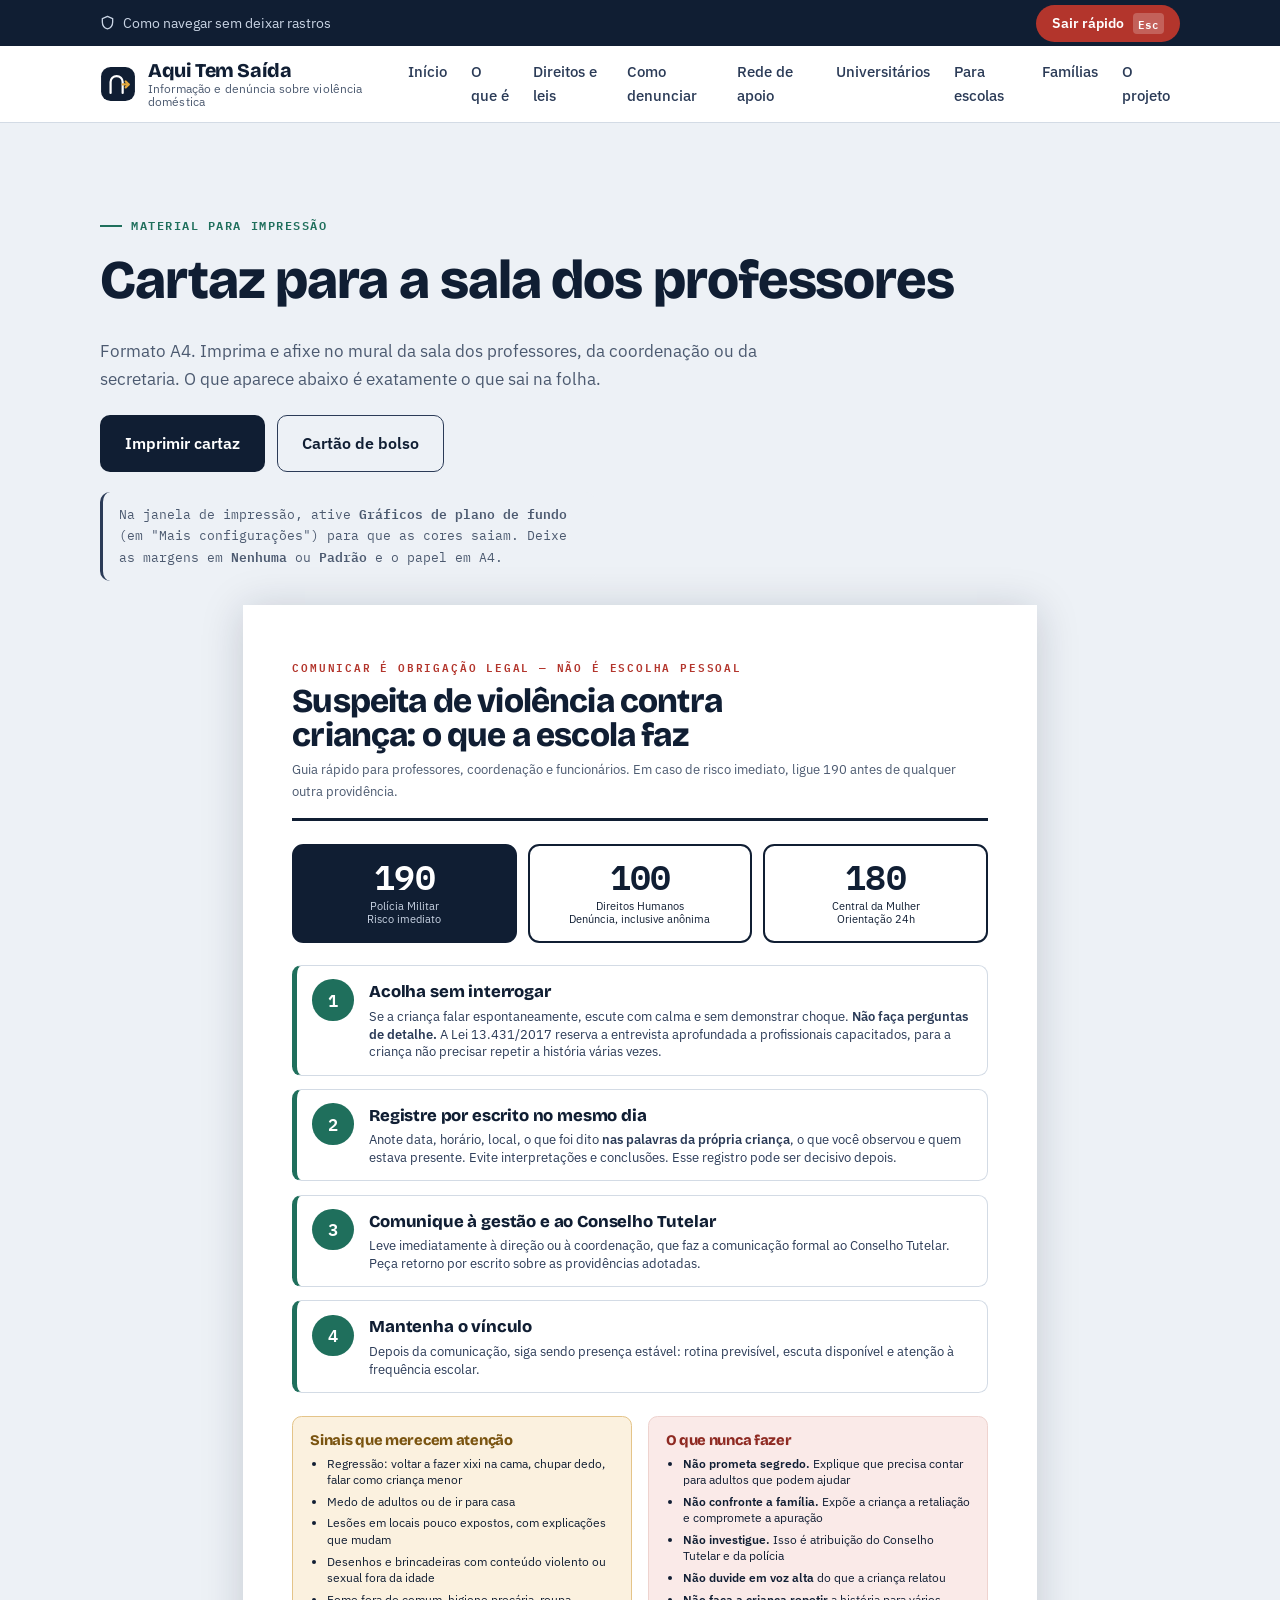
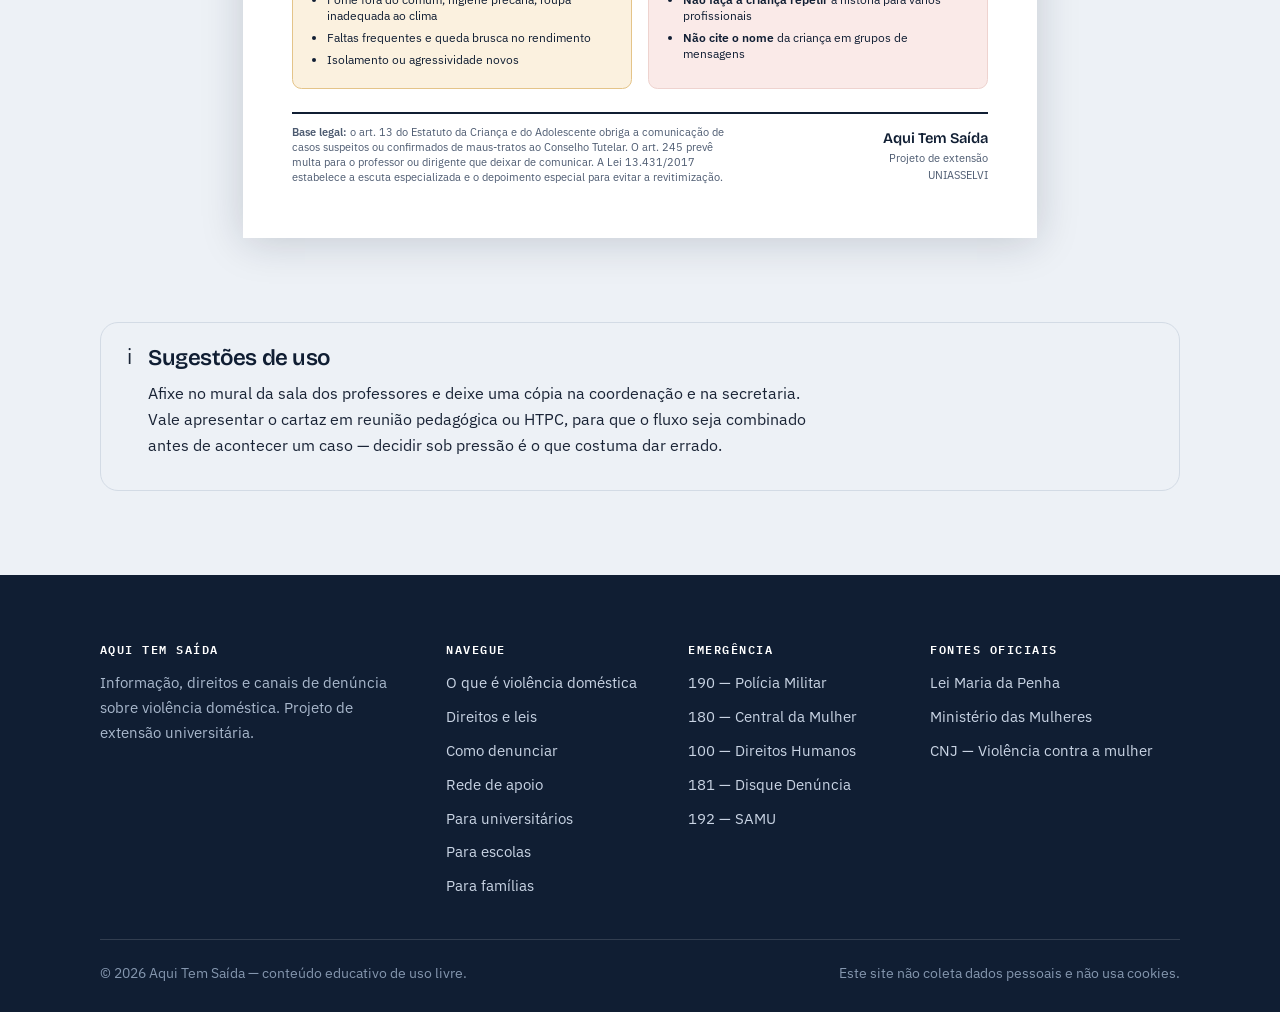
==== cartaz.html @ deeba337 "Adiciona páginas de universitários, famílias e cartaz" ====
<!DOCTYPE html>
<html lang="pt-BR">
<head>
<meta charset="UTF-8">
<meta name="viewport" content="width=device-width, initial-scale=1">
<title>Cartaz para impressão — Aqui Tem Saída</title>
<meta name="description" content="Cartaz A4 para a sala dos professores: sinais de violência contra crianças, fluxo de comunicação ao Conselho Tutelar e telefones de emergência.">
<meta name="theme-color" content="#101E33">
<link rel="preconnect" href="https://fonts.googleapis.com">
<link rel="preconnect" href="https://fonts.gstatic.com" crossorigin>
<link href="https://fonts.googleapis.com/css2?family=Bricolage+Grotesque:opsz,wght@12..96,600;12..96,700;12..96,800&family=IBM+Plex+Mono:wght@400;600&family=IBM+Plex+Sans:wght@400;500;600;700&display=swap" rel="stylesheet">
<link rel="stylesheet" href="assets/css/estilo.css">

<style>
/* ---------- Cartaz A4 ---------- */
.cartaz {
  width: 210mm;
  min-height: 297mm;
  margin: 0 auto;
  background: #fff;
  color: #101E33;
  padding: 14mm 13mm;
  box-shadow: 0 4px 40px rgba(16,30,51,.18);
  display: flex;
  flex-direction: column;
  gap: 6mm;
}

.cartaz__topo {
  border-bottom: 3px solid #101E33;
  padding-bottom: 4mm;
}
.cartaz__eyebrow {
  font-family: var(--mono); font-size: 8.5pt; font-weight: 600;
  letter-spacing: .16em; text-transform: uppercase; color: #B3352C;
  margin: 0 0 2mm;
}
.cartaz h1 {
  font-size: 25pt; line-height: 1.02; margin: 0 0 2mm; letter-spacing: -.025em;
}
.cartaz__sub { font-size: 10pt; color: #4C5A70; margin: 0; max-width: none; }

/* Faixa de telefones */
.cartaz__fones {
  display: grid; grid-template-columns: repeat(3, 1fr); gap: 3mm;
}
.fone {
  border: 2px solid #101E33; border-radius: 3mm;
  padding: 3.5mm 4mm; text-align: center;
}
.fone--urgente { background: #101E33; color: #fff; }
.fone strong {
  display: block; font-family: var(--mono); font-size: 26pt;
  font-weight: 600; line-height: 1; letter-spacing: -.02em;
}
.fone span { display: block; font-size: 8pt; line-height: 1.3; margin-top: 1.5mm; }
.fone--urgente span { color: #C9D4E4; }

/* Blocos do fluxo */
.cartaz__fluxo { display: grid; gap: 3.5mm; }
.etapa {
  display: grid; grid-template-columns: 11mm 1fr; gap: 4mm; align-items: start;
  border: 1.5px solid #D3DBE5; border-left: 5px solid #1F6F5C;
  border-radius: 2.5mm; padding: 3.5mm 4mm;
}
.etapa__num {
  width: 11mm; height: 11mm; border-radius: 50%;
  background: #1F6F5C; color: #fff;
  font-family: var(--mono); font-size: 13pt; font-weight: 600;
  display: grid; place-items: center;
}
.etapa h2 { font-size: 12.5pt; margin: 1mm 0 1.5mm; letter-spacing: -.01em; }
.etapa p { font-size: 9.5pt; line-height: 1.42; margin: 0; color: #2B3B57; max-width: none; }

/* Colunas observar / não fazer */
.cartaz__duplo { display: grid; grid-template-columns: 1fr 1fr; gap: 4mm; }
.caixa { border-radius: 2.5mm; padding: 4mm 4.5mm; }
.caixa--observar { background: #FBF1DF; border: 1.5px solid #E4C489; }
.caixa--evitar { background: #FAEAE8; border: 1.5px solid #EED3CF; }
.caixa h2 { font-size: 11pt; margin: 0 0 2mm; }
.caixa--observar h2 { color: #7A5410; }
.caixa--evitar h2 { color: #8E2A22; }
.caixa ul { margin: 0; padding-left: 4.5mm; }
.caixa li { font-size: 8.8pt; line-height: 1.4; margin-bottom: 1.4mm; }

/* Rodapé do cartaz */
.cartaz__base {
  margin-top: auto; border-top: 2px solid #101E33; padding-top: 3mm;
  display: flex; justify-content: space-between; align-items: flex-end; gap: 4mm;
}
.cartaz__lei { font-size: 8pt; line-height: 1.4; color: #4C5A70; max-width: 118mm; margin: 0; }
.cartaz__marca { text-align: right; font-size: 8pt; color: #4C5A70; }
.cartaz__marca strong { display: block; font-family: var(--display); font-size: 11pt; color: #101E33; }

/* Visualização em tela pequena */
@media (max-width: 900px) {
  .cartaz { width: 100%; min-height: 0; padding: 22px 18px; box-shadow: none; }
  .cartaz h1 { font-size: 1.6rem; }
  .fone strong { font-size: 1.7rem; }
  .cartaz__duplo { grid-template-columns: 1fr; }
}

/* ---------- Impressão ---------- */
@page { size: A4 portrait; margin: 0; }

@media print {
  body { background: #fff !important; padding: 0 !important; }
  .barra-seguranca, .cabecalho, .rodape, .emergencia-movel,
  .secao--tela, .pular { display: none !important; }
  .cartaz {
    width: 210mm; min-height: 297mm; margin: 0;
    box-shadow: none; page-break-after: avoid;
  }
  .fone--urgente { background: #101E33 !important; -webkit-print-color-adjust: exact; print-color-adjust: exact; }
  .etapa__num { background: #1F6F5C !important; -webkit-print-color-adjust: exact; print-color-adjust: exact; }
  .caixa--observar, .caixa--evitar { -webkit-print-color-adjust: exact; print-color-adjust: exact; }
}
</style>
</head>
<body>

<a class="pular" href="#conteudo">Pular para o conteúdo</a>

<div class="barra-seguranca">
  <div class="envoltorio barra-seguranca__interno">
    <a class="barra-seguranca__dica" href="denunciar.html#navegacao-segura">
      <svg width="15" height="15" viewBox="0 0 16 16" fill="none" aria-hidden="true"><path d="M8 1.5 2.5 3.8v3.6c0 3.4 2.3 6.5 5.5 7.3 3.2-.8 5.5-3.9 5.5-7.3V3.8L8 1.5Z" stroke="currentColor" stroke-width="1.4" stroke-linejoin="round"/></svg>
      Como navegar sem deixar rastros
    </a>
    <button class="saida-rapida" type="button" data-saida-rapida>Sair rápido <span class="saida-rapida__atalho">Esc</span></button>
  </div>
</div>

<header class="cabecalho">
  <div class="envoltorio cabecalho__interno">
    <a class="marca" href="index.html">
      <svg class="marca__simbolo" width="36" height="36" viewBox="0 0 34 34" fill="none" aria-hidden="true">
        <rect x="1" y="1" width="32" height="32" rx="9" fill="#101E33"/>
        <path d="M10 25.5V15.2A5.7 5.7 0 0 1 15.7 9.5 5.7 5.7 0 0 1 21.4 15.2v10.3" stroke="#fff" stroke-width="2.1" stroke-linecap="round"/>
        <path d="M21.5 17.4h5.4" stroke="#E4A93C" stroke-width="2.1" stroke-linecap="round"/>
        <path d="m24.3 14.6 2.8 2.8-2.8 2.8" stroke="#E4A93C" stroke-width="2.1" stroke-linecap="round" stroke-linejoin="round"/>
      </svg>
      <span class="marca__texto"><span>Aqui Tem Saída</span><small>Informação e denúncia sobre violência doméstica</small></span>
    </a>
    <button class="menu-botao" type="button" data-menu-botao aria-expanded="false" aria-controls="navegacao">
      <svg width="17" height="17" viewBox="0 0 18 18" fill="none" aria-hidden="true"><path d="M2 4.5h14M2 9h14M2 13.5h14" stroke="currentColor" stroke-width="1.8" stroke-linecap="round"/></svg> Menu
    </button>
    <nav class="navegacao" id="navegacao" data-navegacao aria-label="Navegação principal">
      <ul>
        <li><a href="index.html">Início</a></li>
        <li><a href="o-que-e.html">O que é</a></li>
        <li><a href="direitos.html">Direitos e leis</a></li>
        <li><a href="denunciar.html">Como denunciar</a></li>
        <li><a href="rede-de-apoio.html">Rede de apoio</a></li>
        <li><a href="universidade.html">Universitários</a></li>
        <li><a href="escolas.html">Para escolas</a></li>
        <li><a href="familias.html">Famílias</a></li>
        <li><a href="sobre.html">O projeto</a></li>
      </ul>
    </nav>
  </div>
</header>

<main id="conteudo">

  <section class="secao secao--tela" style="padding-bottom:24px">
    <div class="envoltorio">
      <span class="rotulo">Material para impressão</span>
      <h1>Cartaz para a sala dos professores</h1>
      <p style="color:var(--noite-suave);font-size:1.05rem">
        Formato A4. Imprima e afixe no mural da sala dos professores, da coordenação ou da secretaria.
        O que aparece abaixo é exatamente o que sai na folha.
      </p>
      <div class="grupo-botoes" style="margin-top:22px">
        <button class="botao botao--principal" type="button" data-imprimir>Imprimir cartaz</button>
        <a class="botao botao--contorno" href="denunciar.html#cartao">Cartão de bolso</a>
      </div>
      <p class="base-legal" style="margin-top:20px;max-width:62ch">
        Na janela de impressão, ative <strong>Gráficos de plano de fundo</strong> (em "Mais configurações") para que
        as cores saiam. Deixe as margens em <strong>Nenhuma</strong> ou <strong>Padrão</strong> e o papel em A4.
      </p>
    </div>
  </section>

  <!-- ===== CARTAZ ===== -->
  <div class="cartaz">

    <div class="cartaz__topo">
      <p class="cartaz__eyebrow">Comunicar é obrigação legal — não é escolha pessoal</p>
      <h1>Suspeita de violência contra criança: o que a escola faz</h1>
      <p class="cartaz__sub">Guia rápido para professores, coordenação e funcionários. Em caso de risco imediato, ligue 190 antes de qualquer outra providência.</p>
    </div>

    <div class="cartaz__fones">
      <div class="fone fone--urgente">
        <strong>190</strong>
        <span>Polícia Militar<br>Risco imediato</span>
      </div>
      <div class="fone">
        <strong>100</strong>
        <span>Direitos Humanos<br>Denúncia, inclusive anônima</span>
      </div>
      <div class="fone">
        <strong>180</strong>
        <span>Central da Mulher<br>Orientação 24h</span>
      </div>
    </div>

    <div class="cartaz__fluxo">
      <div class="etapa">
        <span class="etapa__num">1</span>
        <div>
          <h2>Acolha sem interrogar</h2>
          <p>Se a criança falar espontaneamente, escute com calma e sem demonstrar choque. <strong>Não faça perguntas de detalhe.</strong> A Lei 13.431/2017 reserva a entrevista aprofundada a profissionais capacitados, para a criança não precisar repetir a história várias vezes.</p>
        </div>
      </div>
      <div class="etapa">
        <span class="etapa__num">2</span>
        <div>
          <h2>Registre por escrito no mesmo dia</h2>
          <p>Anote data, horário, local, o que foi dito <strong>nas palavras da própria criança</strong>, o que você observou e quem estava presente. Evite interpretações e conclusões. Esse registro pode ser decisivo depois.</p>
        </div>
      </div>
      <div class="etapa">
        <span class="etapa__num">3</span>
        <div>
          <h2>Comunique à gestão e ao Conselho Tutelar</h2>
          <p>Leve imediatamente à direção ou à coordenação, que faz a comunicação formal ao Conselho Tutelar. Peça retorno por escrito sobre as providências adotadas.</p>
        </div>
      </div>
      <div class="etapa">
        <span class="etapa__num">4</span>
        <div>
          <h2>Mantenha o vínculo</h2>
          <p>Depois da comunicação, siga sendo presença estável: rotina previsível, escuta disponível e atenção à frequência escolar.</p>
        </div>
      </div>
    </div>

    <div class="cartaz__duplo">
      <div class="caixa caixa--observar">
        <h2>Sinais que merecem atenção</h2>
        <ul>
          <li>Regressão: voltar a fazer xixi na cama, chupar dedo, falar como criança menor</li>
          <li>Medo de adultos ou de ir para casa</li>
          <li>Lesões em locais pouco expostos, com explicações que mudam</li>
          <li>Desenhos e brincadeiras com conteúdo violento ou sexual fora da idade</li>
          <li>Fome fora do comum, higiene precária, roupa inadequada ao clima</li>
          <li>Faltas frequentes e queda brusca no rendimento</li>
          <li>Isolamento ou agressividade novos</li>
        </ul>
      </div>
      <div class="caixa caixa--evitar">
        <h2>O que nunca fazer</h2>
        <ul>
          <li><strong>Não prometa segredo.</strong> Explique que precisa contar para adultos que podem ajudar</li>
          <li><strong>Não confronte a família.</strong> Expõe a criança a retaliação e compromete a apuração</li>
          <li><strong>Não investigue.</strong> Isso é atribuição do Conselho Tutelar e da polícia</li>
          <li><strong>Não duvide em voz alta</strong> do que a criança relatou</li>
          <li><strong>Não faça a criança repetir</strong> a história para vários profissionais</li>
          <li><strong>Não cite o nome</strong> da criança em grupos de mensagens</li>
        </ul>
      </div>
    </div>

    <div class="cartaz__base">
      <p class="cartaz__lei">
        <strong>Base legal:</strong> o art. 13 do Estatuto da Criança e do Adolescente obriga a comunicação de casos suspeitos
        ou confirmados de maus-tratos ao Conselho Tutelar. O art. 245 prevê multa para o professor ou dirigente
        que deixar de comunicar. A Lei 13.431/2017 estabelece a escuta especializada e o depoimento especial
        para evitar a revitimização.
      </p>
      <div class="cartaz__marca">
        <strong>Aqui Tem Saída</strong>
        Projeto de extensão<br>UNIASSELVI
      </div>
    </div>

  </div>

  <section class="secao secao--tela">
    <div class="envoltorio">
      <div class="aviso aviso--neutro">
        <span class="aviso__icone" aria-hidden="true">i</span>
        <div>
          <h3>Sugestões de uso</h3>
          <p>Afixe no mural da sala dos professores e deixe uma cópia na coordenação e na secretaria. Vale apresentar o cartaz em reunião pedagógica ou HTPC, para que o fluxo seja combinado antes de acontecer um caso — decidir sob pressão é o que costuma dar errado.</p>
        </div>
      </div>
    </div>
  </section>

</main>

<footer class="rodape">
  <div class="envoltorio">
    <div class="rodape__grade">
      <div>
        <h4>Aqui Tem Saída</h4>
        <p style="color:#A9B8CC">Informação, direitos e canais de denúncia sobre violência doméstica. Projeto de extensão universitária.</p>
      </div>
      <div>
        <h4>Navegue</h4>
        <ul>
          <li><a href="o-que-e.html">O que é violência doméstica</a></li>
          <li><a href="direitos.html">Direitos e leis</a></li>
          <li><a href="denunciar.html">Como denunciar</a></li>
          <li><a href="rede-de-apoio.html">Rede de apoio</a></li>
          <li><a href="universidade.html">Para universitários</a></li>
          <li><a href="escolas.html">Para escolas</a></li>
          <li><a href="familias.html">Para famílias</a></li>
        </ul>
      </div>
      <div>
        <h4>Emergência</h4>
        <ul>
          <li><a href="tel:190">190 — Polícia Militar</a></li>
          <li><a href="tel:180">180 — Central da Mulher</a></li>
          <li><a href="tel:100">100 — Direitos Humanos</a></li>
          <li><a href="tel:181">181 — Disque Denúncia</a></li>
          <li><a href="tel:192">192 — SAMU</a></li>
        </ul>
      </div>
      <div>
        <h4>Fontes oficiais</h4>
        <ul>
          <li><a href="https://www.planalto.gov.br/ccivil_03/_ato2004-2006/2006/lei/l11340.htm" rel="noopener">Lei Maria da Penha</a></li>
          <li><a href="https://www.gov.br/mulheres/pt-br" rel="noopener">Ministério das Mulheres</a></li>
          <li><a href="https://www.cnj.jus.br/programas-e-acoes/violencia-contra-a-mulher/" rel="noopener">CNJ — Violência contra a mulher</a></li>
        </ul>
      </div>
    </div>
    <div class="rodape__base">
      <span>© <span data-ano>2026</span> Aqui Tem Saída — conteúdo educativo de uso livre.</span>
      <span>Este site não coleta dados pessoais e não usa cookies.</span>
    </div>
  </div>
</footer>

<div class="emergencia-movel">
  <a class="urgente" href="tel:190"><strong>190</strong><span>Emergência</span></a>
  <a href="tel:180"><strong>180</strong><span>Central da Mulher</span></a>
</div>

<script src="assets/js/principal.js"></script>
</body>
</html>
---- assets/css/estilo.css ----
/* =========================================================
   Aqui Tem Saída — folha de estilos principal
   Projeto de extensão | Formação Pedagógica em Informática
   ========================================================= */

/* ---------- 1. Tokens ---------- */
:root {
  /* Cores */
  --noite:          #101E33;
  --noite-medio:    #2B3B57;
  --noite-suave:    #4C5A70;
  --brisa:          #EDF1F6;
  --branco:         #FFFFFF;
  --linha:          #D3DBE5;
  --acolhida:       #1F6F5C;
  --acolhida-clara: #E2EFEB;
  --alerta:         #B3352C;
  --alerta-clara:   #FAEAE8;
  --areia:          #E4A93C;
  --areia-clara:    #FBF1DF;
  --texto:          #1A2436;

  /* Tipografia */
  --display: "Bricolage Grotesque", "Segoe UI", sans-serif;
  --corpo:   "IBM Plex Sans", "Segoe UI", sans-serif;
  --mono:    "IBM Plex Mono", ui-monospace, monospace;

  /* Medidas */
  --largura: 1120px;
  --raio:    10px;
  --raio-g:  18px;
  --barra:   46px;
  --sombra:  0 1px 2px rgba(16, 30, 51, .06), 0 8px 24px rgba(16, 30, 51, .07);
  --sombra-f: 0 2px 4px rgba(16, 30, 51, .08), 0 18px 40px rgba(16, 30, 51, .12);
}

/* ---------- 2. Base ---------- */
*, *::before, *::after { box-sizing: border-box; }

html { scroll-behavior: smooth; scroll-padding-top: calc(var(--barra) + 24px); }

body {
  margin: 0;
  padding-top: var(--barra);
  font-family: var(--corpo);
  font-size: 1.0625rem;
  line-height: 1.65;
  color: var(--texto);
  background: var(--brisa);
  -webkit-font-smoothing: antialiased;
}

h1, h2, h3, h4 {
  font-family: var(--display);
  font-weight: 800;
  line-height: 1.12;
  letter-spacing: -.02em;
  color: var(--noite);
  margin: 0 0 .5em;
  text-wrap: balance;
}

h1 { font-size: clamp(2.1rem, 5.2vw, 3.4rem); }
h2 { font-size: clamp(1.6rem, 3.4vw, 2.3rem); }
h3 { font-size: clamp(1.15rem, 2vw, 1.4rem); font-weight: 600; }
h4 { font-size: 1.05rem; font-weight: 600; }

p { margin: 0 0 1.1em; max-width: 68ch; }
p:last-child { margin-bottom: 0; }

a { color: var(--acolhida); text-underline-offset: .18em; text-decoration-thickness: 1.5px; }
a:hover { color: var(--noite); }

img, svg { max-width: 100%; }

strong { font-weight: 600; }

:focus-visible {
  outline: 3px solid var(--areia);
  outline-offset: 3px;
  border-radius: 4px;
}

.envoltorio { width: 100%; max-width: var(--largura); margin-inline: auto; padding-inline: 20px; }

.pular {
  position: absolute; left: -9999px;
  background: var(--noite); color: #fff; padding: 12px 18px;
  border-radius: 0 0 var(--raio) 0; z-index: 999;
}
.pular:focus { left: 0; top: 0; }

.visualmente-oculto {
  position: absolute; width: 1px; height: 1px; overflow: hidden;
  clip: rect(0 0 0 0); clip-path: inset(50%); white-space: nowrap;
}

/* ---------- 3. Barra de segurança (fixa no topo) ---------- */
.barra-seguranca {
  position: fixed; inset: 0 0 auto 0; z-index: 200;
  height: var(--barra);
  background: var(--noite);
  color: #C9D4E4;
  font-size: .85rem;
}

.barra-seguranca__interno {
  height: 100%;
  display: flex; align-items: center; justify-content: space-between; gap: 14px;
}

.barra-seguranca__dica { color: #C9D4E4; text-decoration: none; display: inline-flex; gap: 8px; align-items: center; }
.barra-seguranca__dica:hover { color: #fff; text-decoration: underline; }
.barra-seguranca__dica svg { flex: none; }

.saida-rapida {
  font-family: var(--corpo);
  font-size: .85rem; font-weight: 600;
  display: inline-flex; align-items: center; gap: 9px;
  background: var(--alerta); color: #fff;
  border: 0; border-radius: 999px;
  padding: 8px 16px;
  cursor: pointer;
  transition: background .15s ease, transform .15s ease;
}
.saida-rapida:hover { background: #90271F; transform: translateY(-1px); }
.saida-rapida__atalho {
  font-family: var(--mono); font-size: .68rem;
  background: rgba(255,255,255,.22); border-radius: 4px; padding: 1px 5px;
}

/* ---------- 4. Cabeçalho e navegação ---------- */
.cabecalho { background: var(--branco); border-bottom: 1px solid var(--linha); }

.cabecalho__interno {
  display: flex; align-items: center; justify-content: space-between; gap: 18px;
  min-height: 76px;
}

.marca { display: inline-flex; align-items: center; gap: 12px; text-decoration: none; color: var(--noite); }
.marca__simbolo { flex: none; display: block; }
.marca__texto { display: flex; flex-direction: column; line-height: 1.1; }
.marca__texto span:first-child {
  font-family: var(--display); font-weight: 800; font-size: 1.22rem; letter-spacing: -.02em;
}
.marca__texto small { font-size: .74rem; color: var(--noite-suave); letter-spacing: .01em; }

.menu-botao {
  display: none;
  background: var(--brisa); border: 1px solid var(--linha); border-radius: var(--raio);
  padding: 9px 14px; font-family: var(--corpo); font-size: .9rem; font-weight: 600;
  color: var(--noite); cursor: pointer; align-items: center; gap: 8px;
}

.navegacao ul { list-style: none; display: flex; gap: 4px; margin: 0; padding: 0; }
.navegacao a {
  display: block; padding: 9px 13px; border-radius: var(--raio);
  font-size: .95rem; font-weight: 500; color: var(--noite-medio); text-decoration: none;
}
.navegacao a:hover { background: var(--brisa); color: var(--noite); }
.navegacao a[aria-current="page"] {
  background: var(--noite); color: #fff;
}

/* ---------- 5. Blocos e seções ---------- */
.secao { padding: clamp(48px, 7vw, 84px) 0; }
.secao--branca { background: var(--branco); }
.secao--noite { background: var(--noite); color: #D9E2EE; }
.secao--noite h2, .secao--noite h3 { color: #fff; }
.secao--noite a { color: #9FD8C7; }

.rotulo {
  font-family: var(--mono); font-size: .74rem; font-weight: 600;
  letter-spacing: .13em; text-transform: uppercase;
  color: var(--acolhida);
  display: inline-flex; align-items: center; gap: 9px;
  margin-bottom: 14px;
}
.rotulo::before { content: ""; width: 22px; height: 2px; background: currentColor; }
.rotulo--alerta { color: var(--alerta); }
.rotulo--claro { color: var(--areia); }

.cabecalho-secao { max-width: 62ch; margin-bottom: clamp(28px, 4vw, 44px); }
.cabecalho-secao p { color: var(--noite-suave); font-size: 1.08rem; }
.secao--noite .cabecalho-secao p { color: #B7C4D6; }

/* ---------- 6. Botões ---------- */
.botao {
  display: inline-flex; align-items: center; justify-content: center; gap: 10px;
  font-family: var(--corpo); font-size: 1rem; font-weight: 600;
  padding: 14px 24px; border-radius: var(--raio); border: 1.5px solid transparent;
  text-decoration: none; cursor: pointer;
  transition: background .15s ease, transform .15s ease, border-color .15s ease;
}
.botao:hover { transform: translateY(-1px); }
.botao--emergencia { background: var(--alerta); color: #fff; }
.botao--emergencia:hover { background: #90271F; color: #fff; }
.botao--principal { background: var(--noite); color: #fff; }
.botao--principal:hover { background: #060F1D; color: #fff; }
.botao--contorno { background: transparent; color: var(--noite); border-color: var(--noite-medio); }
.botao--contorno:hover { background: var(--noite); color: #fff; }
.botao--claro { background: #fff; color: var(--noite); }
.botao--claro:hover { background: var(--brisa); color: var(--noite); }

.grupo-botoes { display: flex; flex-wrap: wrap; gap: 12px; }

/* ---------- 7. Herói ---------- */
.heroi {
  background: var(--branco);
  border-bottom: 1px solid var(--linha);
  padding: clamp(40px, 6vw, 72px) 0 clamp(48px, 7vw, 80px);
}
.heroi__grade {
  display: grid; grid-template-columns: 1.25fr .95fr; gap: clamp(32px, 5vw, 60px);
  align-items: start;
}
.heroi__aviso {
  display: inline-flex; align-items: center; gap: 10px;
  background: var(--alerta-clara); color: var(--alerta);
  border: 1px solid #EED3CF; border-radius: 999px;
  font-family: var(--mono); font-size: .78rem; font-weight: 600; letter-spacing: .06em;
  padding: 7px 15px; margin-bottom: 22px; text-transform: uppercase;
  text-decoration: none;
}
.heroi__aviso:hover { background: var(--alerta); color: #fff; }
.heroi p.heroi__linha { font-size: 1.18rem; color: var(--noite-suave); max-width: 54ch; }
.heroi .grupo-botoes { margin-top: 30px; }
.heroi__nota { margin-top: 22px; font-size: .9rem; color: var(--noite-suave); }

/* Cartão de emergência */
.cartao-emergencia {
  background: var(--branco); border: 1.5px solid var(--noite);
  border-radius: var(--raio-g); overflow: hidden; box-shadow: var(--sombra-f);
}
.cartao-emergencia__topo {
  background: var(--noite); color: #fff; padding: 14px 22px;
  font-family: var(--mono); font-size: .76rem; letter-spacing: .12em; text-transform: uppercase;
  display: flex; justify-content: space-between; align-items: center; gap: 10px;
}
.cartao-emergencia__corpo { padding: 8px 22px 22px; }

.numero {
  display: flex; align-items: baseline; gap: 16px;
  padding: 16px 0; border-bottom: 1px dashed var(--linha);
  text-decoration: none; color: inherit;
}
.numero:last-child { border-bottom: 0; padding-bottom: 4px; }
.numero__digitos {
  font-family: var(--mono); font-size: 2rem; font-weight: 600;
  color: var(--noite); letter-spacing: -.02em; flex: none; min-width: 3.6ch;
}
.numero__texto { font-size: .93rem; line-height: 1.45; color: var(--noite-suave); }
.numero__texto b { display: block; color: var(--noite); font-weight: 600; font-size: 1rem; }
a.numero:hover .numero__digitos { color: var(--alerta); }
.numero--urgente .numero__digitos { color: var(--alerta); }

/* ---------- 8. Cartões genéricos ---------- */
.grade { display: grid; gap: 20px; }
.grade--2 { grid-template-columns: repeat(2, 1fr); }
.grade--3 { grid-template-columns: repeat(3, 1fr); }
.grade--4 { grid-template-columns: repeat(4, 1fr); }

.cartao {
  background: var(--branco); border: 1px solid var(--linha);
  border-radius: var(--raio-g); padding: 26px;
  box-shadow: var(--sombra);
}
.cartao h3 { margin-bottom: .4em; }
.cartao p { font-size: .97rem; color: var(--noite-suave); }
.cartao--destaque { border-color: var(--acolhida); border-width: 1.5px; }
.cartao__numero {
  font-family: var(--mono); font-size: .8rem; font-weight: 600; color: var(--acolhida);
  letter-spacing: .1em; display: block; margin-bottom: 10px;
}
.cartao__link { display: inline-block; margin-top: 14px; font-weight: 600; font-size: .95rem; }

/* ---------- 9. As cinco formas (elemento-assinatura) ---------- */
.formas { display: grid; gap: 14px; }

.forma {
  background: var(--branco);
  border: 1px solid var(--linha);
  border-left: 5px solid var(--areia);
  border-radius: var(--raio);
  overflow: hidden;
  transition: border-color .18s ease, box-shadow .18s ease;
}
.forma[open] { border-left-color: var(--acolhida); box-shadow: var(--sombra); }

.forma > summary {
  list-style: none; cursor: pointer;
  display: grid; grid-template-columns: 3.4rem 1fr auto; align-items: center; gap: 18px;
  padding: 20px 24px;
}
.forma > summary::-webkit-details-marker { display: none; }
.forma > summary:hover { background: #F8FAFC; }

.forma__inciso {
  font-family: var(--mono); font-size: .95rem; font-weight: 600;
  color: var(--noite-suave); letter-spacing: .04em;
}
.forma__titulo { font-family: var(--display); font-weight: 700; font-size: 1.15rem; color: var(--noite); }
.forma__titulo small { display: block; font-family: var(--corpo); font-weight: 400; font-size: .9rem; color: var(--noite-suave); letter-spacing: 0; }
.forma__sinal {
  width: 30px; height: 30px; border-radius: 50%; border: 1.5px solid var(--linha);
  display: grid; place-items: center; color: var(--noite-medio); font-size: 1.1rem; line-height: 1;
  transition: transform .2s ease, background .2s ease, color .2s ease;
}
.forma[open] .forma__sinal { transform: rotate(45deg); background: var(--acolhida); border-color: var(--acolhida); color: #fff; }

.forma__conteudo { padding: 0 24px 24px calc(3.4rem + 42px); }
.forma__conteudo p { font-size: .98rem; }

.frases { list-style: none; margin: 0 0 18px; padding: 0; display: grid; gap: 8px; }
.frases li {
  background: var(--areia-clara); border-radius: var(--raio);
  padding: 11px 16px; font-size: .96rem; font-style: italic; color: #6B4E14;
}
.frases li::before { content: "“"; font-weight: 700; font-style: normal; }
.frases li::after { content: "”"; font-weight: 700; font-style: normal; }

.base-legal {
  font-family: var(--mono); font-size: .82rem; color: var(--noite-suave);
  background: var(--brisa); border-radius: var(--raio); padding: 12px 16px;
  border-left: 3px solid var(--noite-medio);
}

/* ---------- 10. Listas de conteúdo ---------- */
.lista-marcada { list-style: none; margin: 0 0 1.2em; padding: 0; display: grid; gap: 11px; }
.lista-marcada li { position: relative; padding-left: 30px; }
.lista-marcada li::before {
  content: ""; position: absolute; left: 0; top: .55em;
  width: 9px; height: 9px; border-radius: 2px; background: var(--acolhida);
}
.lista-marcada--alerta li::before { background: var(--alerta); }

.passos { list-style: none; counter-reset: passo; margin: 0; padding: 0; display: grid; gap: 18px; }
.passos > li {
  counter-increment: passo;
  background: var(--branco); border: 1px solid var(--linha); border-radius: var(--raio-g);
  padding: 24px 26px 24px 74px; position: relative; box-shadow: var(--sombra);
}
.passos > li::before {
  content: counter(passo);
  position: absolute; left: 24px; top: 24px;
  width: 32px; height: 32px; border-radius: 50%;
  background: var(--noite); color: #fff;
  font-family: var(--mono); font-size: .95rem; font-weight: 600;
  display: grid; place-items: center;
}
.passos h3 { margin-bottom: .35em; }
.passos p { font-size: .98rem; color: var(--noite-suave); }

/* ---------- 11. Avisos ---------- */
.aviso {
  border-radius: var(--raio-g); padding: 22px 26px;
  display: grid; grid-template-columns: auto 1fr; gap: 16px; align-items: start;
}
.aviso__icone { font-size: 1.3rem; line-height: 1.2; }
.aviso p { font-size: .98rem; margin-bottom: .6em; }
.aviso--atencao { background: var(--alerta-clara); border: 1px solid #EED3CF; color: #6F1F19; }
.aviso--atencao h3 { color: var(--alerta); }
.aviso--calmo { background: var(--acolhida-clara); border: 1px solid #C7E0D8; color: #14483C; }
.aviso--calmo h3 { color: var(--acolhida); }
.aviso--neutro { background: var(--brisa); border: 1px solid var(--linha); }

/* ---------- 12. Tabela ---------- */
.tabela-envoltorio { overflow-x: auto; border: 1px solid var(--linha); border-radius: var(--raio-g); background: var(--branco); }
table { width: 100%; border-collapse: collapse; font-size: .95rem; min-width: 520px; }
caption { text-align: left; padding: 18px 22px 0; font-size: .88rem; color: var(--noite-suave); }
th, td { padding: 14px 22px; text-align: left; border-bottom: 1px solid var(--linha); vertical-align: top; }
th { font-family: var(--mono); font-size: .78rem; letter-spacing: .08em; text-transform: uppercase; color: var(--noite-suave); background: #F8FAFC; }
tbody tr:last-child td { border-bottom: 0; }

/* ---------- 13. Cartão de bolso imprimível ---------- */
.cartao-bolso {
  background: var(--branco); border: 2px dashed var(--noite-medio);
  border-radius: var(--raio-g); padding: 28px; max-width: 460px;
}
.cartao-bolso h3 { font-size: 1.1rem; margin-bottom: .2em; }
.cartao-bolso .numero { padding: 12px 0; }
.cartao-bolso .numero__digitos { font-size: 1.6rem; }
.cartao-bolso__rodape { font-size: .8rem; color: var(--noite-suave); margin-top: 14px; }

/* ---------- 14. Formulário ---------- */
.formulario { display: grid; gap: 18px; max-width: 620px; }
.campo { display: grid; gap: 7px; }
.campo label { font-weight: 600; font-size: .93rem; }
.campo input, .campo select, .campo textarea {
  font-family: var(--corpo); font-size: 1rem; color: var(--texto);
  padding: 12px 14px; border: 1.5px solid var(--linha); border-radius: var(--raio);
  background: var(--branco);
}
.campo input:focus, .campo select:focus, .campo textarea:focus { border-color: var(--noite-medio); }
.campo small { font-size: .84rem; color: var(--noite-suave); }
.campo textarea { min-height: 130px; resize: vertical; }

/* ---------- 15. Rodapé ---------- */
.rodape { background: var(--noite); color: #A9B8CC; padding: clamp(44px, 6vw, 68px) 0 28px; font-size: .94rem; }
.rodape h4 { color: #fff; font-family: var(--mono); font-size: .78rem; letter-spacing: .12em; text-transform: uppercase; margin-bottom: 14px; }
.rodape a { color: #C9D4E4; text-decoration: none; }
.rodape a:hover { color: #fff; text-decoration: underline; }
.rodape ul { list-style: none; margin: 0; padding: 0; display: grid; gap: 9px; }
.rodape__grade { display: grid; grid-template-columns: 1.5fr 1fr 1fr 1.2fr; gap: 34px; }
.rodape__base {
  margin-top: 40px; padding-top: 22px; border-top: 1px solid rgba(255,255,255,.14);
  display: flex; flex-wrap: wrap; gap: 14px; justify-content: space-between;
  font-size: .85rem; color: #8496AE;
}

/* ---------- 16. Barra de emergência (celular) ---------- */
.emergencia-movel {
  display: none;
  position: fixed; inset: auto 0 0 0; z-index: 190;
  background: var(--noite); border-top: 1px solid rgba(255,255,255,.16);
  padding: 8px 12px calc(8px + env(safe-area-inset-bottom));
  gap: 8px;
}
.emergencia-movel a {
  flex: 1; display: flex; flex-direction: column; align-items: center; justify-content: center;
  padding: 9px 6px; border-radius: var(--raio); text-decoration: none;
  background: rgba(255,255,255,.08); color: #fff;
}
.emergencia-movel a strong { font-family: var(--mono); font-size: 1.15rem; }
.emergencia-movel a span { font-size: .72rem; color: #B7C4D6; }
.emergencia-movel a.urgente { background: var(--alerta); }
.emergencia-movel a.urgente span { color: #F6D9D6; }

/* ---------- 17. Animação de entrada ---------- */
.revelar { opacity: 0; transform: translateY(14px); transition: opacity .55s ease, transform .55s ease; }
.revelar.visivel { opacity: 1; transform: none; }

@media (prefers-reduced-motion: reduce) {
  html { scroll-behavior: auto; }
  .revelar { opacity: 1; transform: none; transition: none; }
  *, *::before, *::after { animation-duration: .01ms !important; transition-duration: .01ms !important; }
}

/* ---------- 18. Responsivo ---------- */
@media (max-width: 980px) {
  .heroi__grade { grid-template-columns: 1fr; }
  .grade--4 { grid-template-columns: repeat(2, 1fr); }
  .grade--3 { grid-template-columns: repeat(2, 1fr); }
  .rodape__grade { grid-template-columns: 1fr 1fr; }
}

/* Navegação compacta em telas médias e menu recolhido abaixo de 1080px */
@media (min-width: 1081px) {
  .navegacao a { padding: 8px 10px; font-size: .92rem; }
}

@media (max-width: 1080px) {
  .menu-botao { display: inline-flex; }

  .navegacao {
    display: none;
    position: absolute; left: 0; right: 0; top: 100%;
    background: var(--branco); border-bottom: 1px solid var(--linha);
    padding: 12px 20px 20px; box-shadow: var(--sombra-f); z-index: 150;
  }
  .navegacao.aberta { display: block; }
  .navegacao ul { flex-direction: column; gap: 2px; }
  .navegacao a { padding: 13px 14px; font-size: 1rem; }

  .cabecalho { position: relative; }
}

@media (max-width: 760px) {
  body { padding-bottom: 74px; }

  .cabecalho__interno { min-height: 66px; }

  .barra-seguranca__dica { display: none; }
  .barra-seguranca__interno { justify-content: flex-end; }

  .emergencia-movel { display: flex; }

  .grade--2, .grade--3, .grade--4 { grid-template-columns: 1fr; }
  .rodape__grade { grid-template-columns: 1fr; gap: 28px; }

  .forma > summary { grid-template-columns: 2.6rem 1fr auto; gap: 12px; padding: 17px 18px; }
  .forma__conteudo { padding: 0 18px 20px 18px; }

  .passos > li { padding: 60px 22px 22px; }
  .passos > li::before { top: 20px; left: 22px; }

  .aviso { grid-template-columns: 1fr; }
  .marca__texto small { display: none; }
}

/* ---------- 19. Impressão do cartão de bolso ---------- */
@media print {
  body { padding: 0; background: #fff; }
  .barra-seguranca, .cabecalho, .rodape, .emergencia-movel, .secao:not(.secao--imprimivel), .grupo-botoes { display: none !important; }
  .secao--imprimivel { padding: 0; }
  .secao--imprimivel .cabecalho-secao { display: none; }
  .cartao-bolso { border: 2px solid #000; max-width: 100%; box-shadow: none; page-break-inside: avoid; }
  .numero__digitos { color: #000 !important; }
}
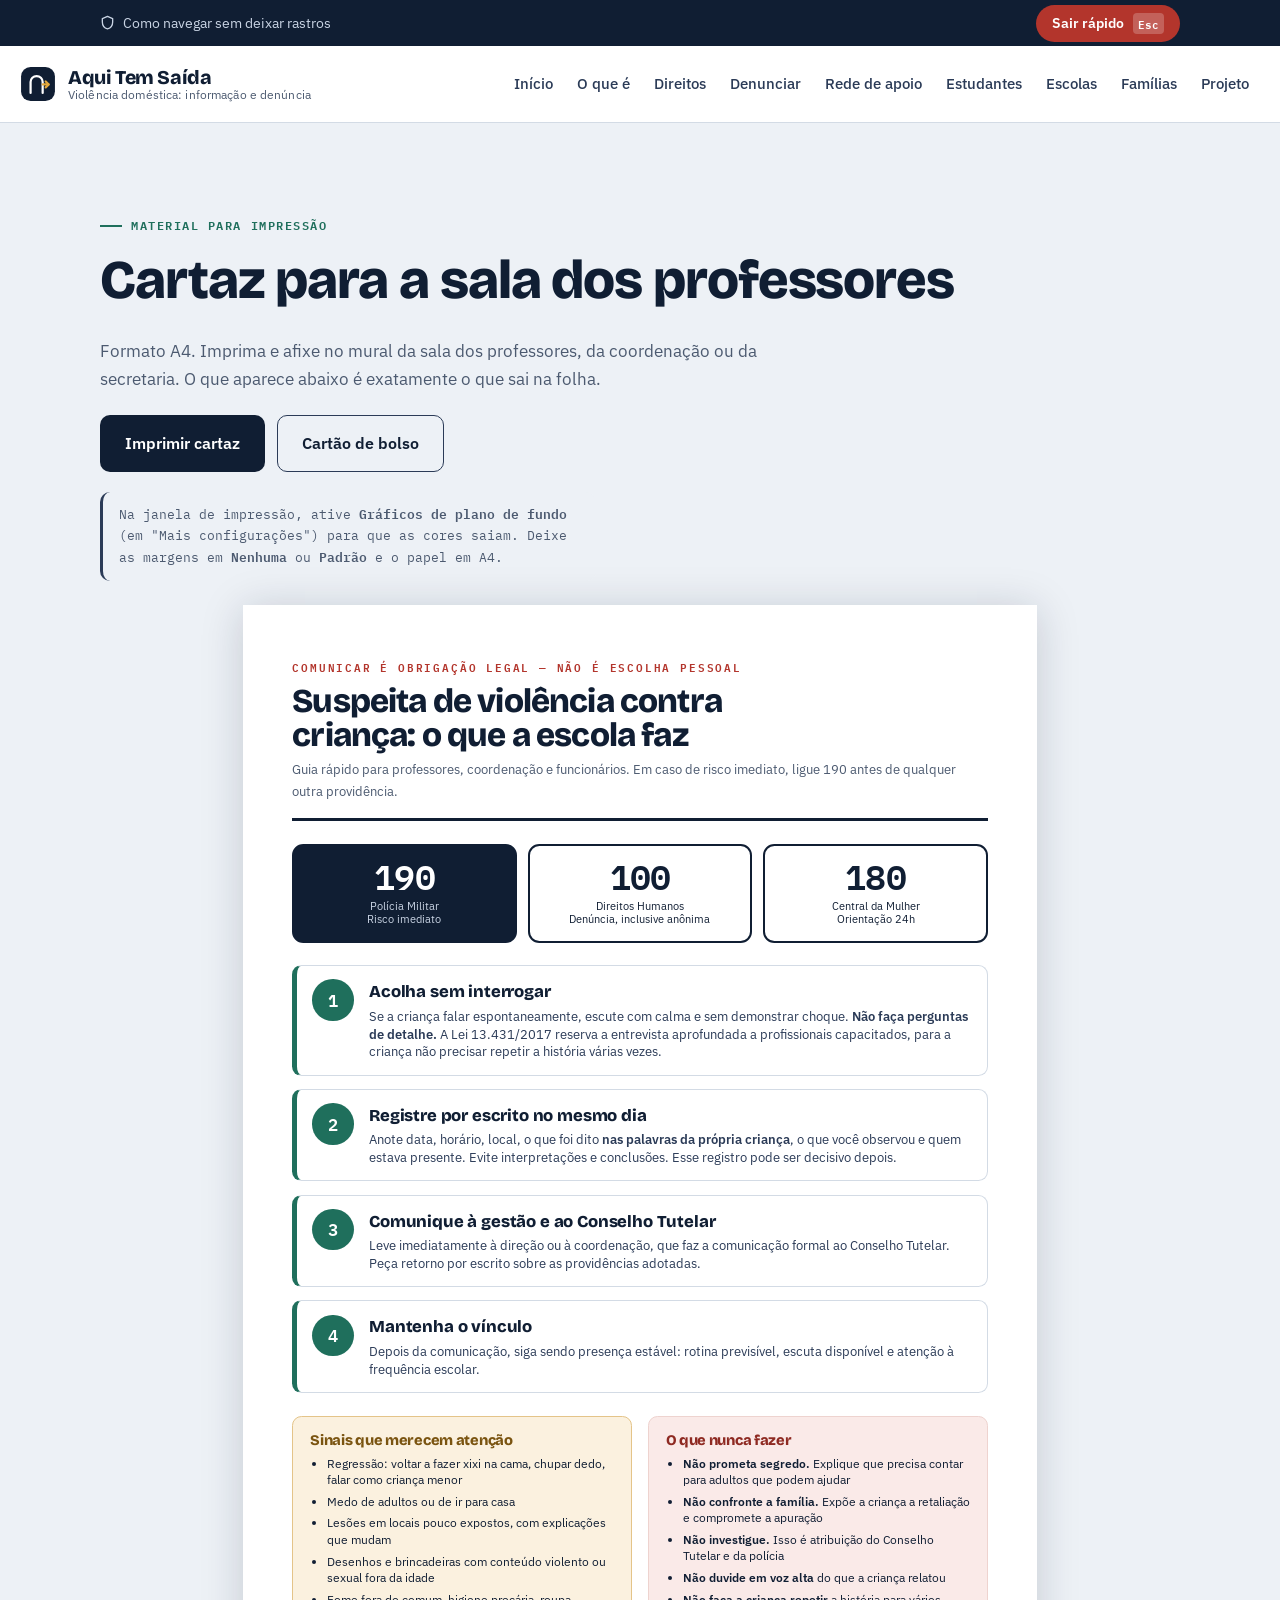
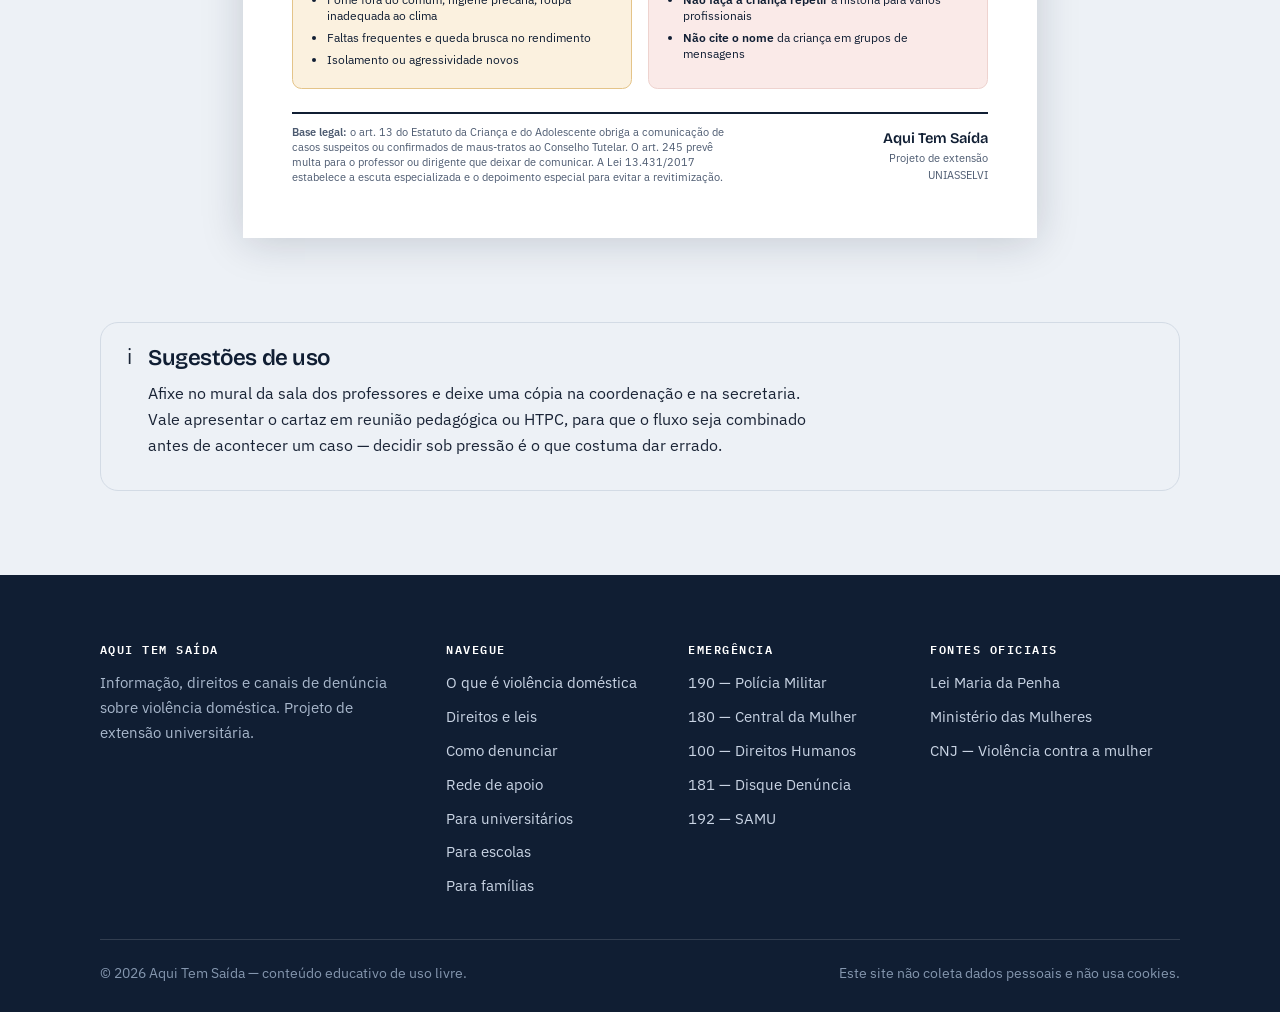
==== commit 83cf29b4: "Reorganiza o menu e corrige quebra de linha nos itens" ====
--- a/cartaz.html
+++ b/cartaz.html
@@ -140,7 +140,7 @@
         <path d="M21.5 17.4h5.4" stroke="#E4A93C" stroke-width="2.1" stroke-linecap="round"/>
         <path d="m24.3 14.6 2.8 2.8-2.8 2.8" stroke="#E4A93C" stroke-width="2.1" stroke-linecap="round" stroke-linejoin="round"/>
       </svg>
-      <span class="marca__texto"><span>Aqui Tem Saída</span><small>Informação e denúncia sobre violência doméstica</small></span>
+      <span class="marca__texto"><span>Aqui Tem Saída</span><small>Violência doméstica: informação e denúncia</small></span>
     </a>
     <button class="menu-botao" type="button" data-menu-botao aria-expanded="false" aria-controls="navegacao">
       <svg width="17" height="17" viewBox="0 0 18 18" fill="none" aria-hidden="true"><path d="M2 4.5h14M2 9h14M2 13.5h14" stroke="currentColor" stroke-width="1.8" stroke-linecap="round"/></svg> Menu
@@ -149,13 +149,13 @@
       <ul>
         <li><a href="index.html">Início</a></li>
         <li><a href="o-que-e.html">O que é</a></li>
-        <li><a href="direitos.html">Direitos e leis</a></li>
-        <li><a href="denunciar.html">Como denunciar</a></li>
+        <li><a href="direitos.html">Direitos</a></li>
+        <li><a href="denunciar.html">Denunciar</a></li>
         <li><a href="rede-de-apoio.html">Rede de apoio</a></li>
-        <li><a href="universidade.html">Universitários</a></li>
-        <li><a href="escolas.html">Para escolas</a></li>
+        <li><a href="universidade.html">Estudantes</a></li>
+        <li><a href="escolas.html">Escolas</a></li>
         <li><a href="familias.html">Famílias</a></li>
-        <li><a href="sobre.html">O projeto</a></li>
+        <li><a href="sobre.html">Projeto</a></li>
       </ul>
     </nav>
   </div>
--- a/assets/css/estilo.css
+++ b/assets/css/estilo.css
@@ -133,17 +133,19 @@
 .cabecalho { background: var(--branco); border-bottom: 1px solid var(--linha); }
 
 .cabecalho__interno {
-  display: flex; align-items: center; justify-content: space-between; gap: 18px;
+  display: flex; align-items: center; justify-content: space-between; gap: 20px;
   min-height: 76px;
-}
-
-.marca { display: inline-flex; align-items: center; gap: 12px; text-decoration: none; color: var(--noite); }
+  max-width: 1280px;
+}
+
+.marca { display: inline-flex; align-items: center; gap: 12px; text-decoration: none; color: var(--noite); flex: none; }
 .marca__simbolo { flex: none; display: block; }
 .marca__texto { display: flex; flex-direction: column; line-height: 1.1; }
 .marca__texto span:first-child {
   font-family: var(--display); font-weight: 800; font-size: 1.22rem; letter-spacing: -.02em;
-}
-.marca__texto small { font-size: .74rem; color: var(--noite-suave); letter-spacing: .01em; }
+  white-space: nowrap;
+}
+.marca__texto small { font-size: .74rem; color: var(--noite-suave); letter-spacing: .01em; white-space: nowrap; }
 
 .menu-botao {
   display: none;
@@ -152,10 +154,11 @@
   color: var(--noite); cursor: pointer; align-items: center; gap: 8px;
 }
 
-.navegacao ul { list-style: none; display: flex; gap: 4px; margin: 0; padding: 0; }
+.navegacao ul { list-style: none; display: flex; gap: 2px; margin: 0; padding: 0; }
 .navegacao a {
-  display: block; padding: 9px 13px; border-radius: var(--raio);
+  display: block; padding: 9px 11px; border-radius: var(--raio);
   font-size: .95rem; font-weight: 500; color: var(--noite-medio); text-decoration: none;
+  white-space: nowrap;
 }
 .navegacao a:hover { background: var(--brisa); color: var(--noite); }
 .navegacao a[aria-current="page"] {
@@ -444,12 +447,12 @@
   .rodape__grade { grid-template-columns: 1fr 1fr; }
 }
 
-/* Navegação compacta em telas médias e menu recolhido abaixo de 1080px */
-@media (min-width: 1081px) {
-  .navegacao a { padding: 8px 10px; font-size: .92rem; }
-}
-
-@media (max-width: 1080px) {
+/* Navegação compacta em telas médias e menu recolhido abaixo de 1160px */
+@media (min-width: 1161px) {
+  .navegacao a { padding: 9px 11px; font-size: .93rem; }
+}
+
+@media (max-width: 1160px) {
   .menu-botao { display: inline-flex; }
 
   .navegacao {
